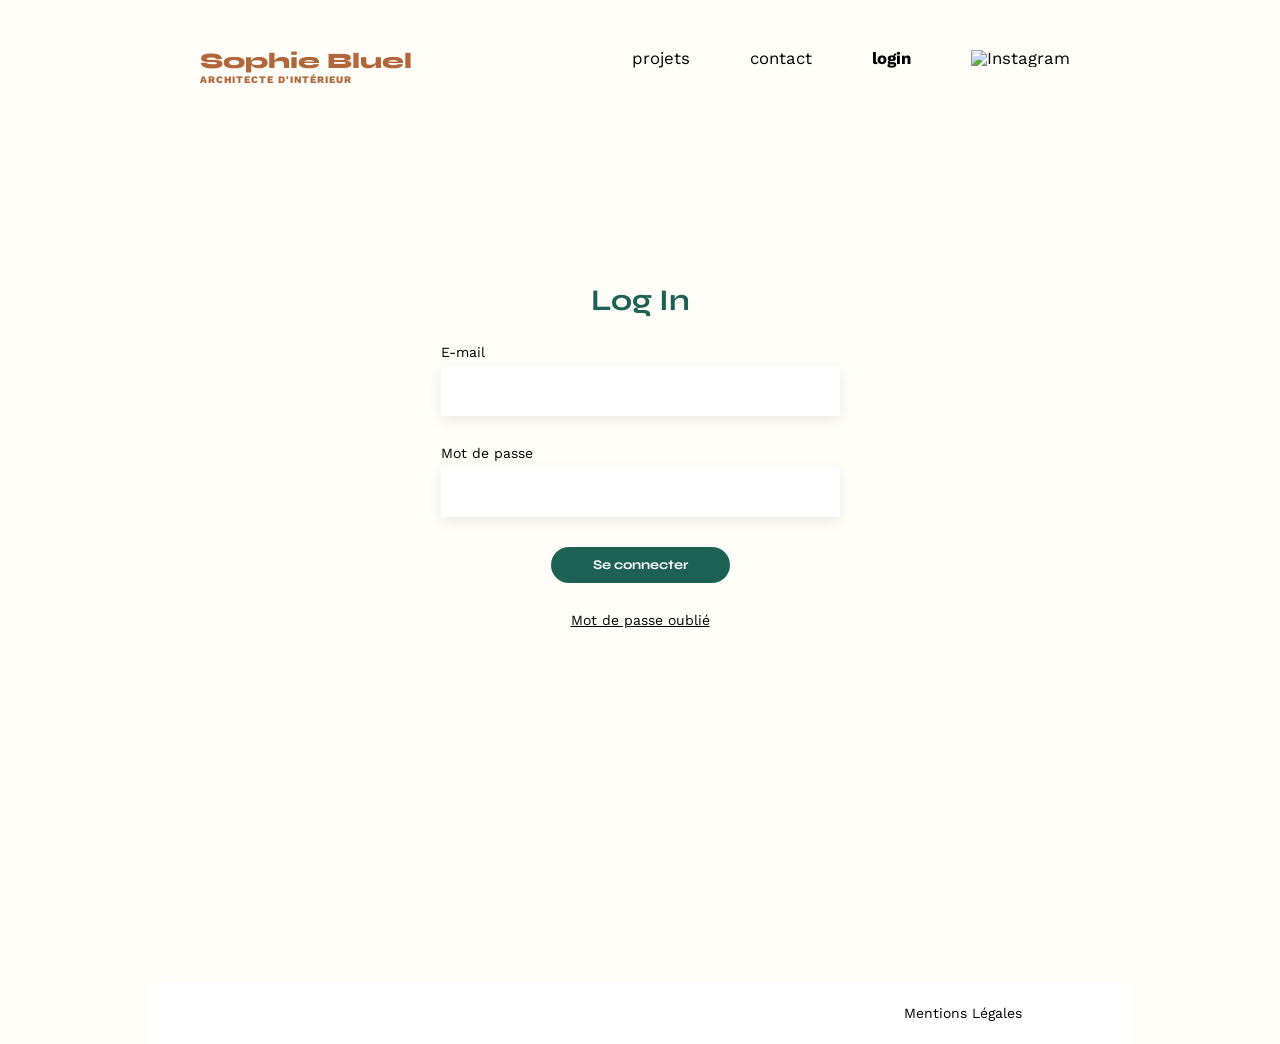
==== FrontEnd/connexion.html @ fa904e1a "création de la page de connexion" ====
<!DOCTYPE html>
<html lang="fr">
<head>
	<meta charset="UTF-8">
	<title>Sophie Bluel - Architecte d'intérieur</title>
	<meta name="viewport" content="width=device-width, initial-scale=1.0">
	<link rel="preconnect" href="https://fonts.googleapis.com">
	<link rel="preconnect" href="https://fonts.gstatic.com" crossorigin>
	<link href="https://fonts.googleapis.com/css2?family=Syne:wght@700;800&family=Work+Sans&display=swap" rel="stylesheet">
	<meta name="description" content="">
	<link rel="stylesheet" href="./assets/style.css">
	<!-- <script type="module" defer src="./script.js"></script> -->
</head>
<body>
<header>
	<h1>Sophie Bluel <span>Architecte d'intérieur</span></h1>
	<nav>
		<ul>
			<li>projets</li>
			<li>contact</li>
			<li><a href="index.html" id="selected_link">login</a></li>
			<li><img src="./assets/icons/instagram.png" alt="Instagram"></li>
		</ul>
	</nav>
</header>
<main>
    <!-- Formulaire de connexion -->
    <section id="login-section">
        <h2>Log In</h2>
        <form id="login-form">
            <div class="field">
                <label for="email">E-mail</label>
                <input type="email" id="email" name="email" required>
            </div>
            <div class="field">
                <label for="password">Mot de passe</label>
                <input type="password" id="password" name="password" required>
            </div>
            <button type="submit">Se connecter</button>
        </form>
        <p>Mot de passe oublié</p>
</main>
<footer>
	<nav>
		<ul>
			<li>Mentions Légales</li>
		</ul>
	</nav>
</footer>
</body>
</html>
---- FrontEnd/assets/style.css ----
/* http://meyerweb.com/eric/tools/css/reset/
   v2.0 | 20110126
   License: none (public domain)
*/

html, body, div, span, applet, object, iframe,
h1, h2, h3, h4, h5, h6, p, blockquote, pre,
a, abbr, acronym, address, big, cite, code,
del, dfn, em, img, ins, kbd, q, s, samp,
small, strike, strong, sub, sup, tt, var,
b, u, i, center,
dl, dt, dd, ol, ul, li,
fieldset, form, label, legend,
table, caption, tbody, tfoot, thead, tr, th, td,
article, aside, canvas, details, embed,
figure, figcaption, footer, header, hgroup,
menu, nav, output, ruby, section, summary,
time, mark, audio, video {
	margin: 0;
	padding: 0;
	border: 0;
	font-size: 100%;
	font: inherit;
	vertical-align: baseline;
}
/* HTML5 display-role reset for older browsers */
article, aside, details, figcaption, figure,
footer, header, hgroup, menu, nav, section {
	display: block;
}
body {
	line-height: 1;
}
ol, ul {
	list-style: none;
}
blockquote, q {
	quotes: none;
}
blockquote:before, blockquote:after,
q:before, q:after {
	content: '';
	content: none;
}
table {
	border-collapse: collapse;
	border-spacing: 0;
}
/** end reset css**/

/* Ajout de la propriété de couleur de fond sur la balise html */
html {
	background-color: white;
}

body {
	max-width: 1440px; /* Modification de la valeur 1140px à 1440px */
	margin:auto;
	font-family: 'Work Sans' ;
	font-size: 14px;
	background-color: #FFFEF8;
	padding: 0 150px; /* Ajout de padding latéral pour éviter que le contenu touche les bords de l'écran */
}
header {
	display: flex;
	justify-content: space-between;
	margin-bottom: 50px;
	padding: 50px;
}
section {
	margin: 50px 0
}

h1{
	display: flex;
	flex-direction: column;
	font-family: 'Syne';
	font-size: 22px;
	font-weight: 800;
	color: #B1663C;
	gap: 3px; /* Ajout de l'espacement entre les deux lignes du h1 */
}

h1 > span {
	font-family: 'Work Sans';
	font-size:10px;
	letter-spacing: 0.1em;
	text-transform: uppercase; /* Mise en majuscules */
}

h2{
	font-family: 'Syne';
	font-weight: 700;
	font-size: 30px;
	color: #1D6154
}
nav ul {
	display: flex;
	align-items: center;
	list-style-type: none;
	gap: 40px;
}

nav li {
	padding: 0 10px;
	font-size: 1.2em;
}

/* Modification de la taille de l'icone instagram */
nav img {
	width: 22px;
	height: 22px;
}

li:hover {
	color: #B1663C;
}
#introduction {
	display: flex;
	align-items: center;
}
#introduction figure {
	flex: 1
}
#introduction img {
	display: block;
	margin: auto;
	width: 80%;
}

#introduction article {
	flex: 1
}
#introduction h2 {
	margin-bottom: 1em;
}

#introduction p {
	margin-bottom: 0.5em;
}
#portfolio h2 {
	text-align: center;
	margin-bottom: 1em;
}

/* Ajout des styles pour les boutons de filtre */
.filter-buttons {
	display: flex;
	justify-content: center;
	text-align: center;
	margin: 50px 0;
	gap : 10px;
}

.filter-buttons button {
	color: #1D6154;
	background-color: white;
	border: 1px solid #1D6154;
	padding: 10px 20px;
	border-radius: 50px;
	cursor: pointer;
	font-family: 'Syne';
	font-weight: 600;
	font-size: 16px;
	width: fit-content;
}

.filter-buttons button.active,
.filter-buttons button:hover {
	background-color: #1D6154;
	color: white;
}

.gallery {
	width: 100%;
	display: grid;
	grid-template-columns: 1fr 1fr 1fr;
	grid-column-gap: 20px;
	grid-row-gap: 20px;
}

.gallery img {
	width: 100%;

}
#contact {
	width: 50%;
margin: auto;
}
#contact > * {
	text-align: center;

}
#contact h2{
	margin-bottom: 20px;
}
#contact form {
	text-align: left;
	margin-top:30px;
	display: flex;
	flex-direction: column;
}

#contact input {
	height: 50px;
	font-size: 1.2em;
	border: none;
	box-shadow: 0px 4px 14px rgba(0, 0, 0, 0.09);
}
#contact label {
	margin: 2em 0 1em 0;
}
#contact textarea {
	border: none;
	box-shadow: 0px 4px 14px rgba(0, 0, 0, 0.09);
}

input[type="submit"]{
	font-family: 'Syne';
	font-weight: 700;
	color: white;
	background-color: #1D6154;
	margin : 2em auto ;
	width: 180px;
	text-align: center;
	border-radius: 60px ;
}

footer nav ul {
	display: flex;
	justify-content: flex-end;
	margin: 2em 2em 0 2em; /* adaptation des marges */
}

footer nav li {
	padding: 24px 80px;
	font-size: 1em;
}

/* Page de connexion */
#login-section {
	display: flex;
	flex-direction: column;
	align-items: center;
	gap: 30px;
	margin: 150px 0 355px 0;
}

#login-form {
	display: flex;
	flex-direction: column;
	align-items: center;
	gap: 30px;	
}

footer {
	background-color: white;
}

#selected_link {
  font-weight: bold;
  text-decoration: none;
  color: inherit;
}

#email {
  width: 379px;
  height: 40px;
  font-size: 16px;
  padding: 5px 10px;
  box-shadow: 0px 4px 14px rgba(0, 0, 0, 0.09);
  border: none;
}

#password {
  width: 379px;
  height: 40px;
  font-size: 16px;
  padding: 5px 10px;
  box-shadow: 0px 4px 14px rgba(0, 0, 0, 0.09);
  border: none;
}

.field {
  display: flex;
  flex-direction: column;
  gap: 7px;
}

button {
	width: 179px;
  	height: 36px;
  	font-family: 'Syne';
  	font-weight: 700;
  	color: white;
	background-color: #1D6154;
	border: none;
	border-radius: 60px;
}

#login-section p {
	text-decoration: underline;
}
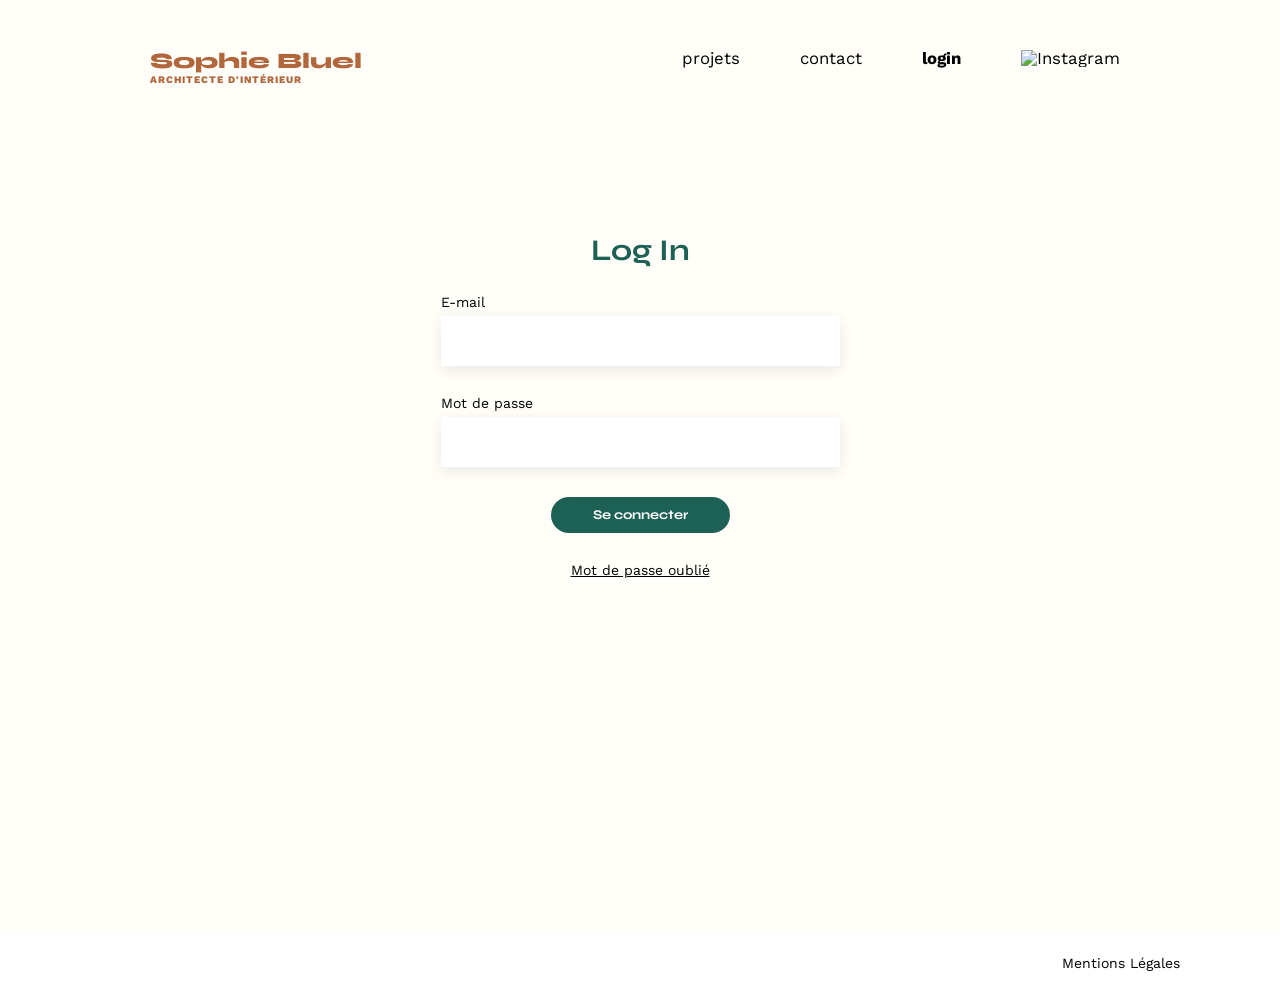
==== commit 8735a9f1: "Envoi du formulaire de connexion + redirection vers page accueil si OK + enregistrement token" ====
--- a/FrontEnd/connexion.html
+++ b/FrontEnd/connexion.html
@@ -9,7 +9,7 @@
 	<link href="https://fonts.googleapis.com/css2?family=Syne:wght@700;800&family=Work+Sans&display=swap" rel="stylesheet">
 	<meta name="description" content="">
 	<link rel="stylesheet" href="./assets/style.css">
-	<!-- <script type="module" defer src="./script.js"></script> -->
+	<script type="module" defer src="./admin.js"></script>
 </head>
 <body>
 <header>
--- a/FrontEnd/assets/style.css
+++ b/FrontEnd/assets/style.css
@@ -58,17 +58,20 @@
 	margin:auto;
 	font-family: 'Work Sans' ;
 	font-size: 14px;
-	background-color: #FFFEF8;
+	background-color: #FFFEF8;	
+}
+header {
+	display: flex;
+	justify-content: space-between;
+	padding: 50px 150px 0 150px; /* Ajout de padding latéral pour éviter que le contenu touche les bords de l'écran */
+}
+
+main {
 	padding: 0 150px; /* Ajout de padding latéral pour éviter que le contenu touche les bords de l'écran */
 }
-header {
-	display: flex;
-	justify-content: space-between;
-	margin-bottom: 50px;
-	padding: 50px;
-}
+
 section {
-	margin: 50px 0
+	margin: 140px 0 50px 0;
 }
 
 h1{
@@ -125,11 +128,12 @@
 #introduction img {
 	display: block;
 	margin: auto;
-	width: 80%;
+	width: 100%; /* Ajustement de la largeur de l'image */
 }
 
 #introduction article {
-	flex: 1
+	flex: 1;
+	margin-left: 72px;
 }
 #introduction h2 {
 	margin-bottom: 1em;
@@ -153,6 +157,9 @@
 }
 
 .filter-buttons button {
+	display: flex;
+	justify-content: center;
+	align-items: center;
 	color: #1D6154;
 	background-color: white;
 	border: 1px solid #1D6154;
@@ -185,7 +192,7 @@
 }
 #contact {
 	width: 50%;
-margin: auto;
+	margin: auto;
 }
 #contact > * {
 	text-align: center;
@@ -229,11 +236,11 @@
 footer nav ul {
 	display: flex;
 	justify-content: flex-end;
-	margin: 2em 2em 0 2em; /* adaptation des marges */
+	margin-top: 2em; /* adaptation des marges */
 }
 
 footer nav li {
-	padding: 24px 80px;
+	padding: 24px 0px;
 	font-size: 1em;
 }
 
@@ -255,12 +262,16 @@
 
 footer {
 	background-color: white;
+	padding: 0 100px; /* Ajout de padding latéral pour éviter que le contenu touche les bords de l'écran */
+}
+
+a {	
+  text-decoration: none;
+  color: inherit;
 }
 
 #selected_link {
   font-weight: bold;
-  text-decoration: none;
-  color: inherit;
 }
 
 #email {
